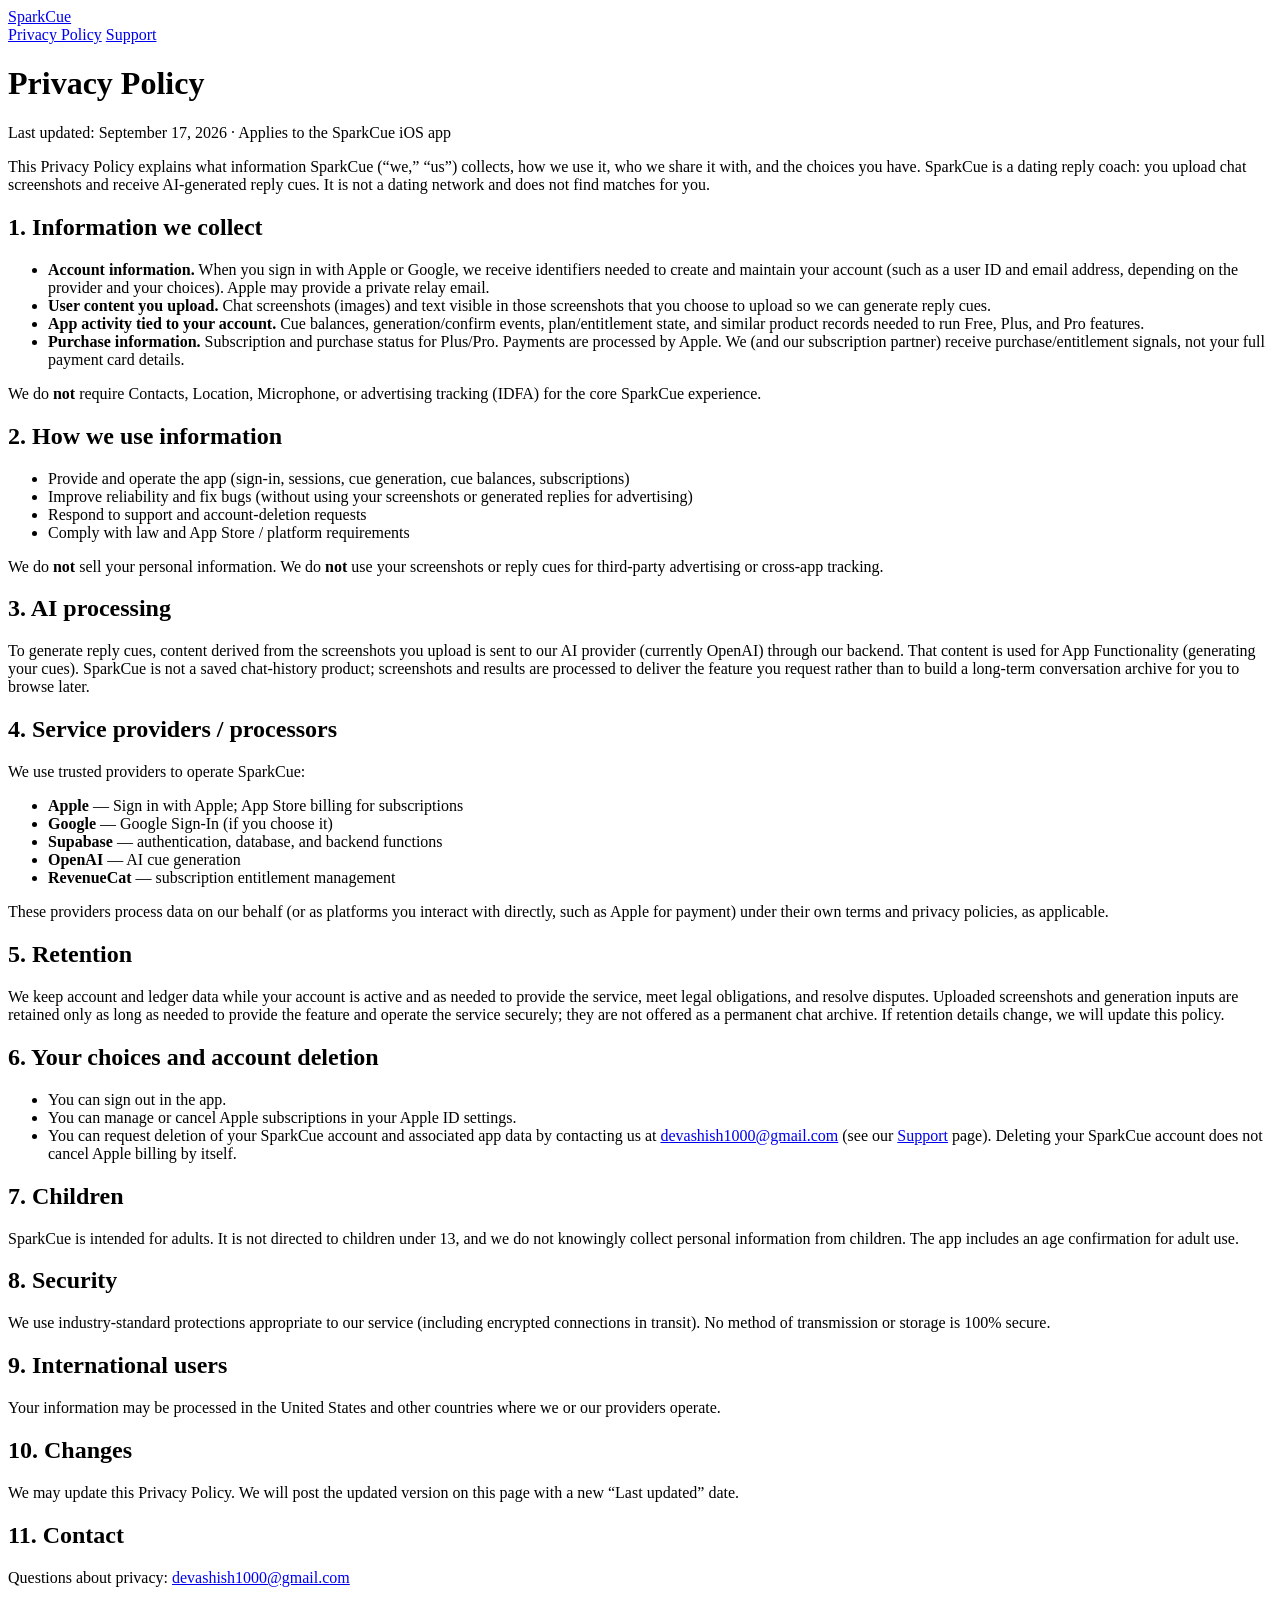
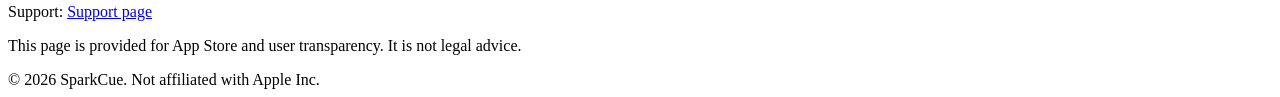
==== privacy.html @ a998dc4d "Add privacy.html" ====
<!DOCTYPE html>
<html lang="en">
<head>
  <meta charset="utf-8" />
  <meta name="viewport" content="width=device-width, initial-scale=1" />
  <title>SparkCue — Privacy Policy</title>
  <link rel="stylesheet" href="styles.css" />
</head>
<body>
  <header>
    <a href="index.html">SparkCue</a>
    <nav>
      <a href="privacy.html">Privacy Policy</a>
      <a href="support.html">Support</a>
    </nav>
  </header>
  <main>
    <h1>Privacy Policy</h1>
    <p class="meta">Last updated: September 17, 2026 · Applies to the SparkCue iOS app</p>

    <p>This Privacy Policy explains what information SparkCue (“we,” “us”) collects, how we use it, who we share it with, and the choices you have. SparkCue is a dating reply coach: you upload chat screenshots and receive AI-generated reply cues. It is not a dating network and does not find matches for you.</p>

    <h2>1. Information we collect</h2>
    <ul>
      <li><strong>Account information.</strong> When you sign in with Apple or Google, we receive identifiers needed to create and maintain your account (such as a user ID and email address, depending on the provider and your choices). Apple may provide a private relay email.</li>
      <li><strong>User content you upload.</strong> Chat screenshots (images) and text visible in those screenshots that you choose to upload so we can generate reply cues.</li>
      <li><strong>App activity tied to your account.</strong> Cue balances, generation/confirm events, plan/entitlement state, and similar product records needed to run Free, Plus, and Pro features.</li>
      <li><strong>Purchase information.</strong> Subscription and purchase status for Plus/Pro. Payments are processed by Apple. We (and our subscription partner) receive purchase/entitlement signals, not your full payment card details.</li>
    </ul>
    <p>We do <strong>not</strong> require Contacts, Location, Microphone, or advertising tracking (IDFA) for the core SparkCue experience.</p>

    <h2>2. How we use information</h2>
    <ul>
      <li>Provide and operate the app (sign-in, sessions, cue generation, cue balances, subscriptions)</li>
      <li>Improve reliability and fix bugs (without using your screenshots or generated replies for advertising)</li>
      <li>Respond to support and account-deletion requests</li>
      <li>Comply with law and App Store / platform requirements</li>
    </ul>
    <p>We do <strong>not</strong> sell your personal information. We do <strong>not</strong> use your screenshots or reply cues for third-party advertising or cross-app tracking.</p>

    <h2>3. AI processing</h2>
    <p>To generate reply cues, content derived from the screenshots you upload is sent to our AI provider (currently OpenAI) through our backend. That content is used for App Functionality (generating your cues). SparkCue is not a saved chat-history product; screenshots and results are processed to deliver the feature you request rather than to build a long-term conversation archive for you to browse later.</p>

    <h2>4. Service providers / processors</h2>
    <p>We use trusted providers to operate SparkCue:</p>
    <ul>
      <li><strong>Apple</strong> — Sign in with Apple; App Store billing for subscriptions</li>
      <li><strong>Google</strong> — Google Sign-In (if you choose it)</li>
      <li><strong>Supabase</strong> — authentication, database, and backend functions</li>
      <li><strong>OpenAI</strong> — AI cue generation</li>
      <li><strong>RevenueCat</strong> — subscription entitlement management</li>
    </ul>
    <p>These providers process data on our behalf (or as platforms you interact with directly, such as Apple for payment) under their own terms and privacy policies, as applicable.</p>

    <h2>5. Retention</h2>
    <p>We keep account and ledger data while your account is active and as needed to provide the service, meet legal obligations, and resolve disputes. Uploaded screenshots and generation inputs are retained only as long as needed to provide the feature and operate the service securely; they are not offered as a permanent chat archive. If retention details change, we will update this policy.</p>

    <h2>6. Your choices and account deletion</h2>
    <ul>
      <li>You can sign out in the app.</li>
      <li>You can manage or cancel Apple subscriptions in your Apple ID settings.</li>
      <li>You can request deletion of your SparkCue account and associated app data by contacting us at <a href="mailto:devashish1000@gmail.com">devashish1000@gmail.com</a> (see our <a href="support.html">Support</a> page). Deleting your SparkCue account does not cancel Apple billing by itself.</li>
    </ul>

    <h2>7. Children</h2>
    <p>SparkCue is intended for adults. It is not directed to children under 13, and we do not knowingly collect personal information from children. The app includes an age confirmation for adult use.</p>

    <h2>8. Security</h2>
    <p>We use industry-standard protections appropriate to our service (including encrypted connections in transit). No method of transmission or storage is 100% secure.</p>

    <h2>9. International users</h2>
    <p>Your information may be processed in the United States and other countries where we or our providers operate.</p>

    <h2>10. Changes</h2>
    <p>We may update this Privacy Policy. We will post the updated version on this page with a new “Last updated” date.</p>

    <h2>11. Contact</h2>
    <div class="card">
      <p>Questions about privacy: <a href="mailto:devashish1000@gmail.com">devashish1000@gmail.com</a></p>
      <p>Support: <a href="support.html">Support page</a></p>
    </div>

    <p class="meta">This page is provided for App Store and user transparency. It is not legal advice.</p>
  </main>
  <footer>© 2026 SparkCue. Not affiliated with Apple Inc.</footer>
</body>
</html>
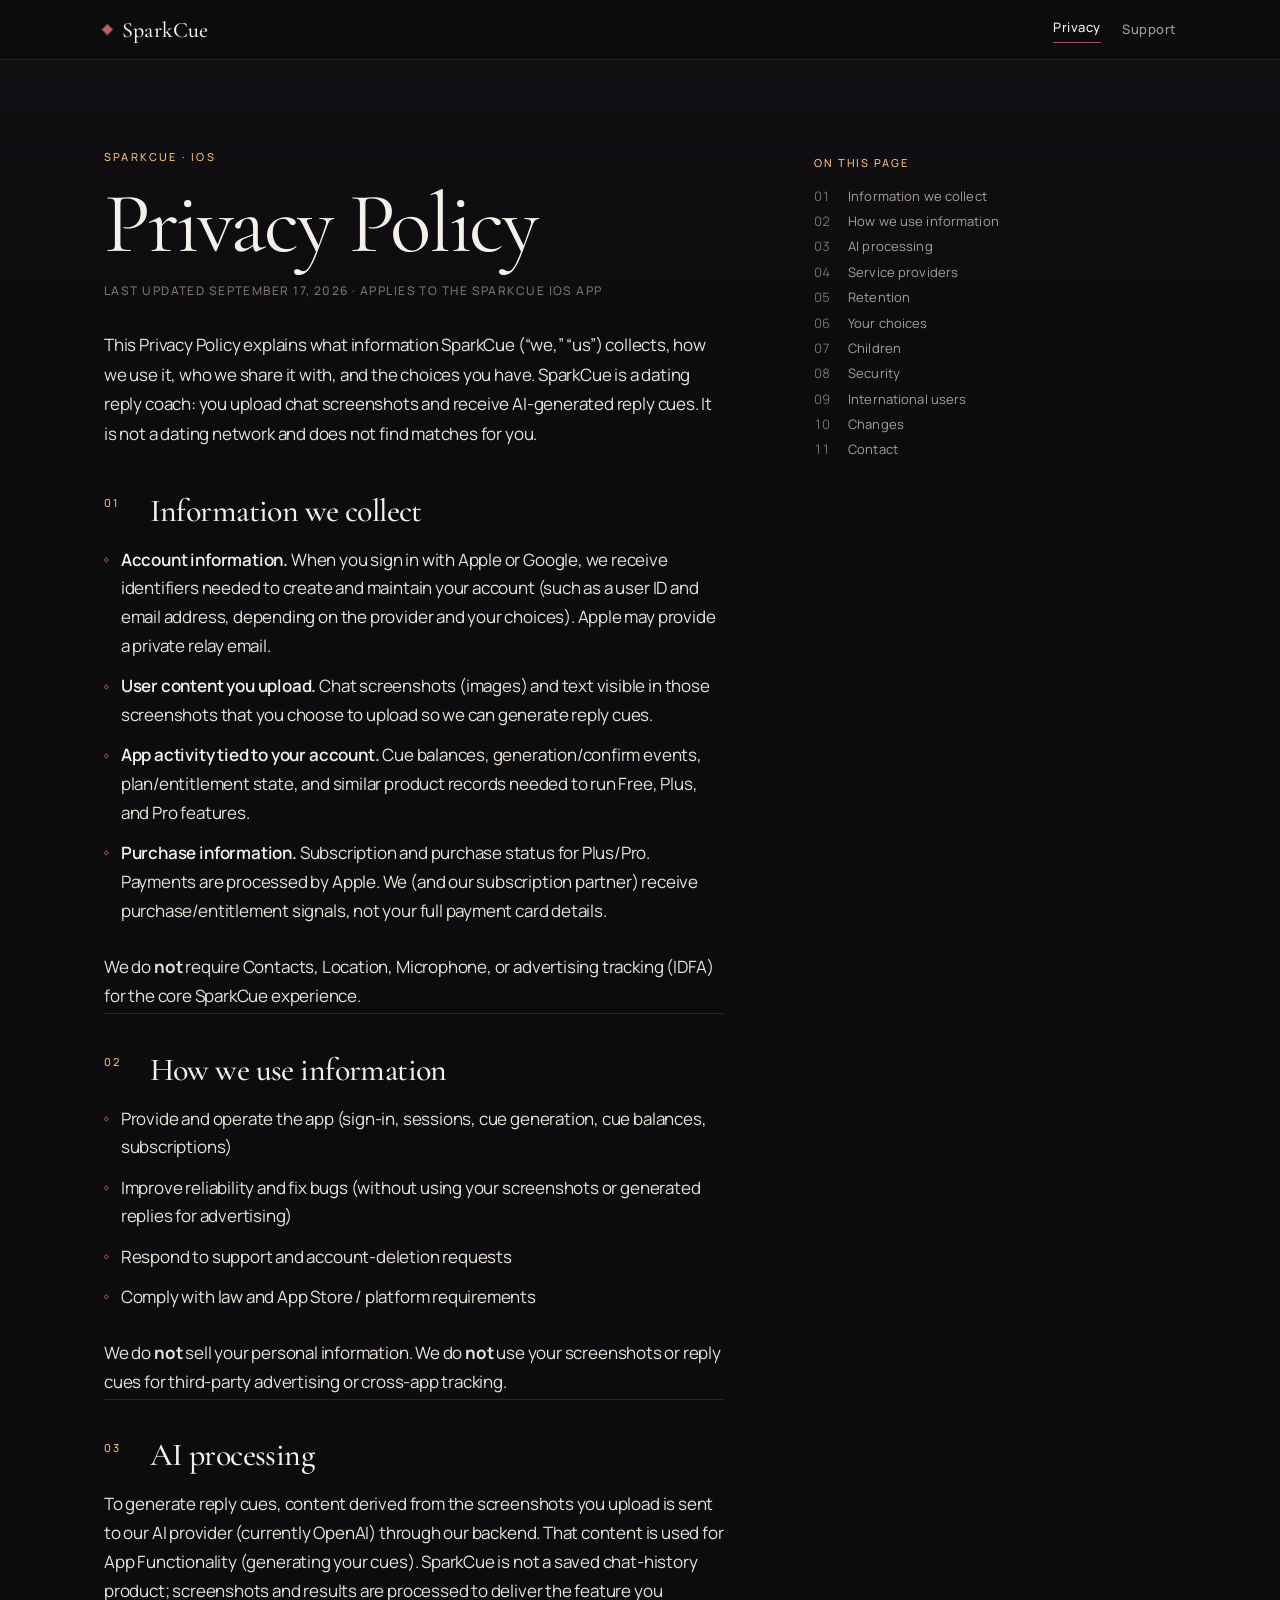
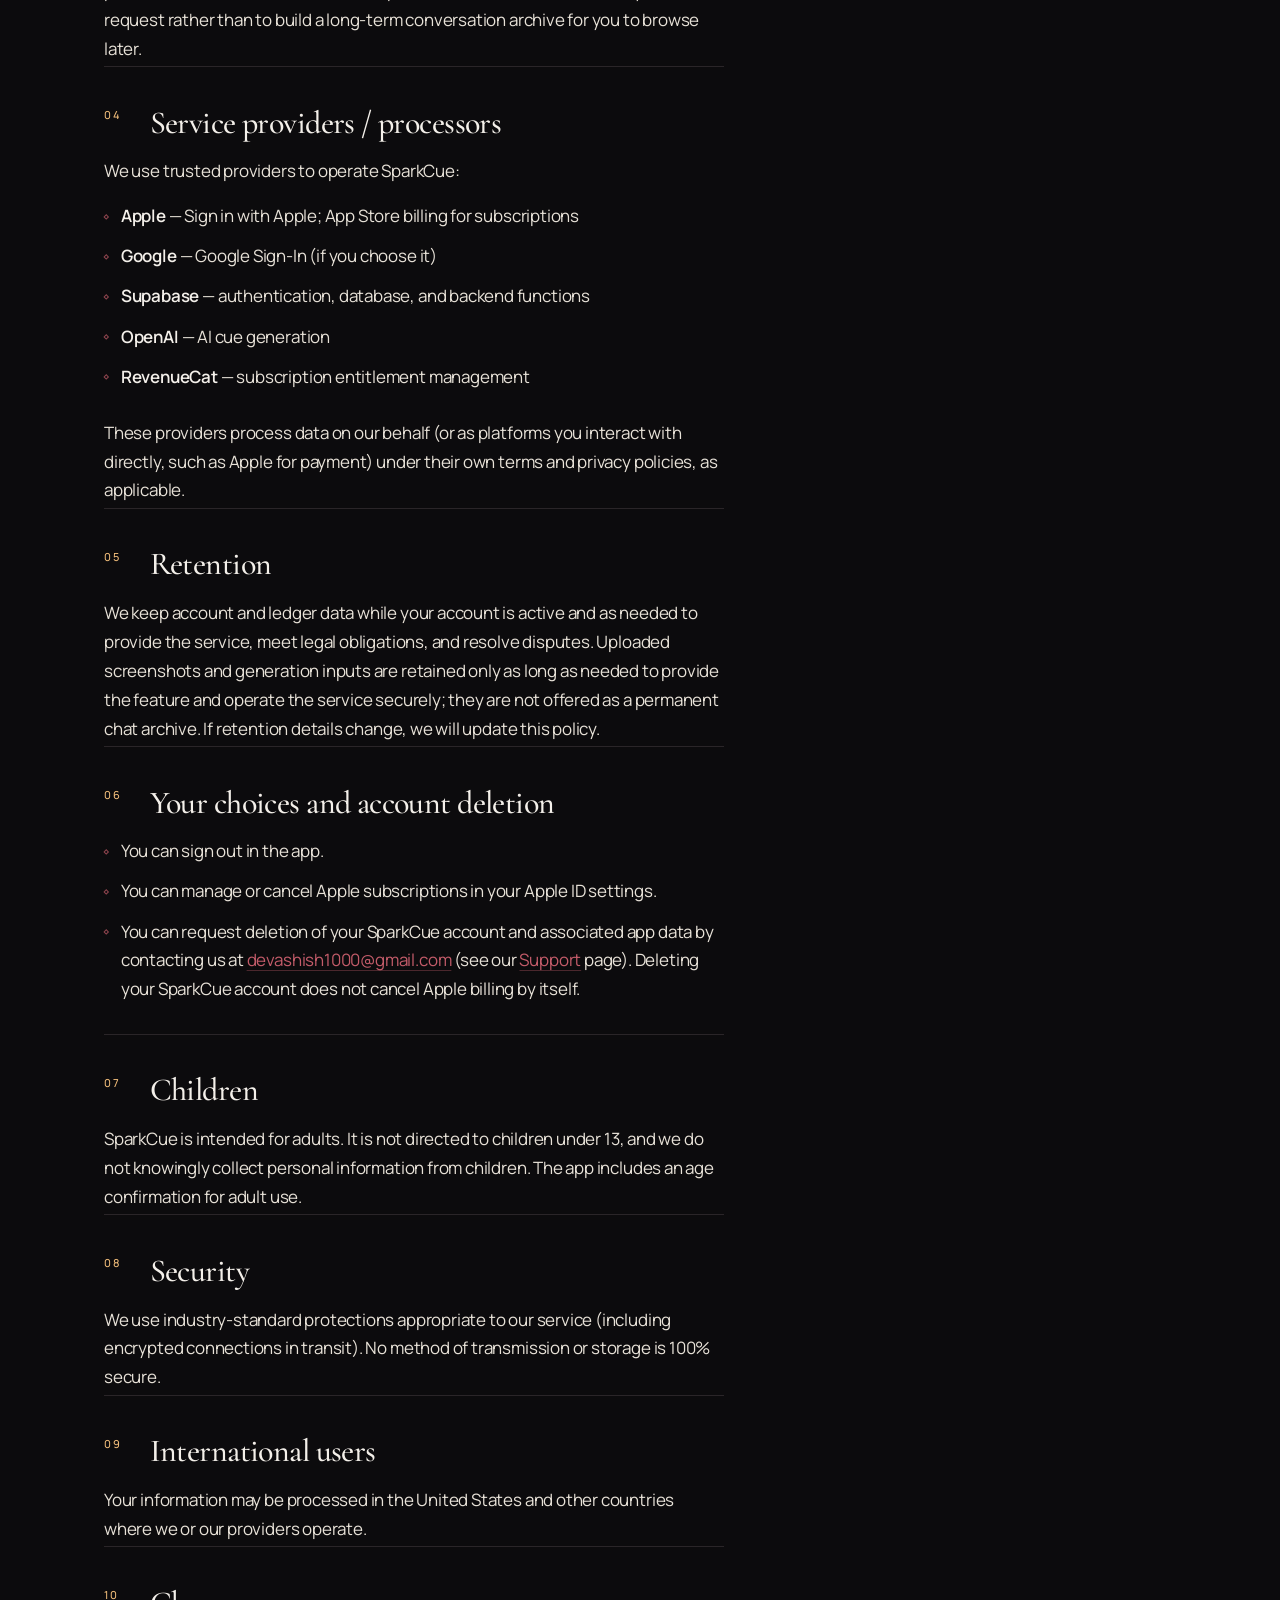
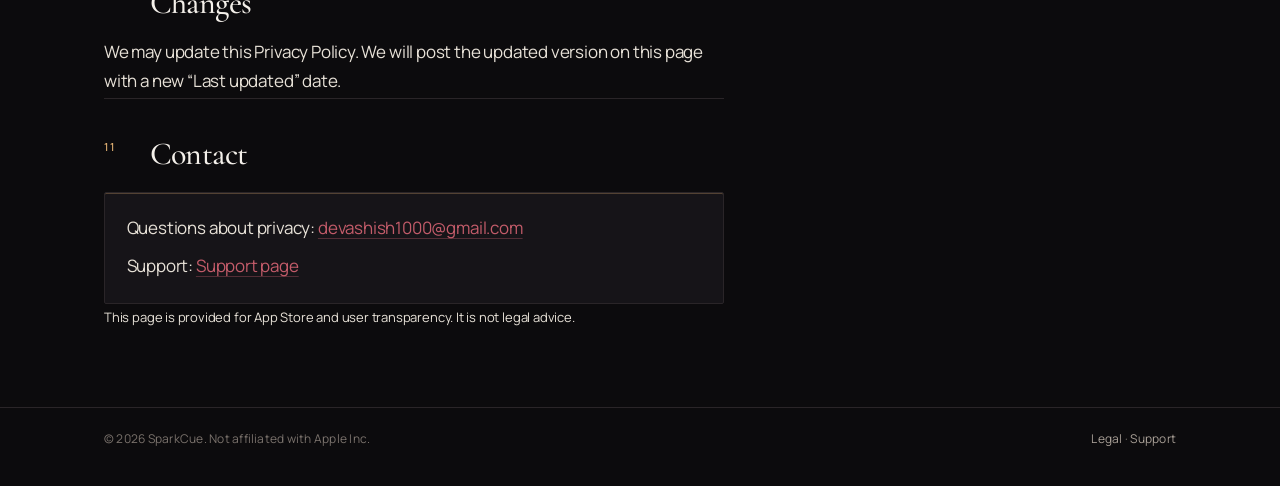
==== commit b4632dd5: "feat: Ruby Lacquer legal site redesign Editorial dark system for the GitHub Pages legal hub: Cormora" ====
--- a/privacy.html
+++ b/privacy.html
@@ -3,85 +3,149 @@
 <head>
   <meta charset="utf-8" />
   <meta name="viewport" content="width=device-width, initial-scale=1" />
+  <meta name="theme-color" content="#0c0b0d" />
+  <meta name="color-scheme" content="dark" />
   <title>SparkCue — Privacy Policy</title>
+  <meta name="description" content="Privacy Policy for the SparkCue iOS app. Last updated September 17, 2026." />
+  <link rel="preconnect" href="https://fonts.googleapis.com" />
+  <link rel="preconnect" href="https://fonts.gstatic.com" crossorigin />
+  <link href="https://fonts.googleapis.com/css2?family=Cormorant+Garamond:ital,wght@0,400;0,500;0,600;1,400;1,500&family=Manrope:wght@400;500;600&display=swap" rel="stylesheet" />
   <link rel="stylesheet" href="styles.css" />
 </head>
 <body>
-  <header>
-    <a href="index.html">SparkCue</a>
-    <nav>
-      <a href="privacy.html">Privacy Policy</a>
-      <a href="support.html">Support</a>
-    </nav>
+  <a class="skip" href="#main">Skip to content</a>
+  <header class="site-header">
+    <div class="nav-bar">
+      <a class="brand" href="index.html">
+        <span class="mark" aria-hidden="true"></span>
+        SparkCue
+      </a>
+      <nav class="site-nav" aria-label="Legal">
+        <a href="privacy.html" aria-current="page">Privacy</a>
+        <a href="support.html">Support</a>
+      </nav>
+    </div>
   </header>
-  <main>
-    <h1>Privacy Policy</h1>
-    <p class="meta">Last updated: September 17, 2026 · Applies to the SparkCue iOS app</p>
 
-    <p>This Privacy Policy explains what information SparkCue (“we,” “us”) collects, how we use it, who we share it with, and the choices you have. SparkCue is a dating reply coach: you upload chat screenshots and receive AI-generated reply cues. It is not a dating network and does not find matches for you.</p>
+  <main id="main" class="page">
+    <div class="legal">
+      <header class="legal-hero">
+        <p class="eyebrow">SparkCue · iOS</p>
+        <h1 class="display">Privacy Policy</h1>
+        <p class="meta">Last updated September 17, 2026 · Applies to the SparkCue iOS app</p>
+        <p class="lede">This Privacy Policy explains what information SparkCue (“we,” “us”) collects, how we use it, who we share it with, and the choices you have. SparkCue is a dating reply coach: you upload chat screenshots and receive AI-generated reply cues. It is not a dating network and does not find matches for you.</p>
+      </header>
 
-    <h2>1. Information we collect</h2>
-    <ul>
-      <li><strong>Account information.</strong> When you sign in with Apple or Google, we receive identifiers needed to create and maintain your account (such as a user ID and email address, depending on the provider and your choices). Apple may provide a private relay email.</li>
-      <li><strong>User content you upload.</strong> Chat screenshots (images) and text visible in those screenshots that you choose to upload so we can generate reply cues.</li>
-      <li><strong>App activity tied to your account.</strong> Cue balances, generation/confirm events, plan/entitlement state, and similar product records needed to run Free, Plus, and Pro features.</li>
-      <li><strong>Purchase information.</strong> Subscription and purchase status for Plus/Pro. Payments are processed by Apple. We (and our subscription partner) receive purchase/entitlement signals, not your full payment card details.</li>
-    </ul>
-    <p>We do <strong>not</strong> require Contacts, Location, Microphone, or advertising tracking (IDFA) for the core SparkCue experience.</p>
+      <nav class="toc" aria-label="On this page">
+        <h2>On this page</h2>
+        <ol>
+          <li><a href="#collect"><span class="toc-n">01</span> Information we collect</a></li>
+          <li><a href="#use"><span class="toc-n">02</span> How we use information</a></li>
+          <li><a href="#ai"><span class="toc-n">03</span> AI processing</a></li>
+          <li><a href="#processors"><span class="toc-n">04</span> Service providers</a></li>
+          <li><a href="#retention"><span class="toc-n">05</span> Retention</a></li>
+          <li><a href="#choices"><span class="toc-n">06</span> Your choices</a></li>
+          <li><a href="#children"><span class="toc-n">07</span> Children</a></li>
+          <li><a href="#security"><span class="toc-n">08</span> Security</a></li>
+          <li><a href="#international"><span class="toc-n">09</span> International users</a></li>
+          <li><a href="#changes"><span class="toc-n">10</span> Changes</a></li>
+          <li><a href="#contact"><span class="toc-n">11</span> Contact</a></li>
+        </ol>
+      </nav>
 
-    <h2>2. How we use information</h2>
-    <ul>
-      <li>Provide and operate the app (sign-in, sessions, cue generation, cue balances, subscriptions)</li>
-      <li>Improve reliability and fix bugs (without using your screenshots or generated replies for advertising)</li>
-      <li>Respond to support and account-deletion requests</li>
-      <li>Comply with law and App Store / platform requirements</li>
-    </ul>
-    <p>We do <strong>not</strong> sell your personal information. We do <strong>not</strong> use your screenshots or reply cues for third-party advertising or cross-app tracking.</p>
+      <div class="prose">
+        <section class="legal-section" id="collect">
+          <h2><span class="n">01</span> Information we collect</h2>
+          <ul>
+            <li><strong>Account information.</strong> When you sign in with Apple or Google, we receive identifiers needed to create and maintain your account (such as a user ID and email address, depending on the provider and your choices). Apple may provide a private relay email.</li>
+            <li><strong>User content you upload.</strong> Chat screenshots (images) and text visible in those screenshots that you choose to upload so we can generate reply cues.</li>
+            <li><strong>App activity tied to your account.</strong> Cue balances, generation/confirm events, plan/entitlement state, and similar product records needed to run Free, Plus, and Pro features.</li>
+            <li><strong>Purchase information.</strong> Subscription and purchase status for Plus/Pro. Payments are processed by Apple. We (and our subscription partner) receive purchase/entitlement signals, not your full payment card details.</li>
+          </ul>
+          <p>We do <strong>not</strong> require Contacts, Location, Microphone, or advertising tracking (IDFA) for the core SparkCue experience.</p>
+        </section>
 
-    <h2>3. AI processing</h2>
-    <p>To generate reply cues, content derived from the screenshots you upload is sent to our AI provider (currently OpenAI) through our backend. That content is used for App Functionality (generating your cues). SparkCue is not a saved chat-history product; screenshots and results are processed to deliver the feature you request rather than to build a long-term conversation archive for you to browse later.</p>
+        <section class="legal-section" id="use">
+          <h2><span class="n">02</span> How we use information</h2>
+          <ul>
+            <li>Provide and operate the app (sign-in, sessions, cue generation, cue balances, subscriptions)</li>
+            <li>Improve reliability and fix bugs (without using your screenshots or generated replies for advertising)</li>
+            <li>Respond to support and account-deletion requests</li>
+            <li>Comply with law and App Store / platform requirements</li>
+          </ul>
+          <p>We do <strong>not</strong> sell your personal information. We do <strong>not</strong> use your screenshots or reply cues for third-party advertising or cross-app tracking.</p>
+        </section>
 
-    <h2>4. Service providers / processors</h2>
-    <p>We use trusted providers to operate SparkCue:</p>
-    <ul>
-      <li><strong>Apple</strong> — Sign in with Apple; App Store billing for subscriptions</li>
-      <li><strong>Google</strong> — Google Sign-In (if you choose it)</li>
-      <li><strong>Supabase</strong> — authentication, database, and backend functions</li>
-      <li><strong>OpenAI</strong> — AI cue generation</li>
-      <li><strong>RevenueCat</strong> — subscription entitlement management</li>
-    </ul>
-    <p>These providers process data on our behalf (or as platforms you interact with directly, such as Apple for payment) under their own terms and privacy policies, as applicable.</p>
+        <section class="legal-section" id="ai">
+          <h2><span class="n">03</span> AI processing</h2>
+          <p>To generate reply cues, content derived from the screenshots you upload is sent to our AI provider (currently OpenAI) through our backend. That content is used for App Functionality (generating your cues). SparkCue is not a saved chat-history product; screenshots and results are processed to deliver the feature you request rather than to build a long-term conversation archive for you to browse later.</p>
+        </section>
 
-    <h2>5. Retention</h2>
-    <p>We keep account and ledger data while your account is active and as needed to provide the service, meet legal obligations, and resolve disputes. Uploaded screenshots and generation inputs are retained only as long as needed to provide the feature and operate the service securely; they are not offered as a permanent chat archive. If retention details change, we will update this policy.</p>
+        <section class="legal-section" id="processors">
+          <h2><span class="n">04</span> Service providers / processors</h2>
+          <p>We use trusted providers to operate SparkCue:</p>
+          <ul>
+            <li><strong>Apple</strong> — Sign in with Apple; App Store billing for subscriptions</li>
+            <li><strong>Google</strong> — Google Sign-In (if you choose it)</li>
+            <li><strong>Supabase</strong> — authentication, database, and backend functions</li>
+            <li><strong>OpenAI</strong> — AI cue generation</li>
+            <li><strong>RevenueCat</strong> — subscription entitlement management</li>
+          </ul>
+          <p>These providers process data on our behalf (or as platforms you interact with directly, such as Apple for payment) under their own terms and privacy policies, as applicable.</p>
+        </section>
 
-    <h2>6. Your choices and account deletion</h2>
-    <ul>
-      <li>You can sign out in the app.</li>
-      <li>You can manage or cancel Apple subscriptions in your Apple ID settings.</li>
-      <li>You can request deletion of your SparkCue account and associated app data by contacting us at <a href="mailto:devashish1000@gmail.com">devashish1000@gmail.com</a> (see our <a href="support.html">Support</a> page). Deleting your SparkCue account does not cancel Apple billing by itself.</li>
-    </ul>
+        <section class="legal-section" id="retention">
+          <h2><span class="n">05</span> Retention</h2>
+          <p>We keep account and ledger data while your account is active and as needed to provide the service, meet legal obligations, and resolve disputes. Uploaded screenshots and generation inputs are retained only as long as needed to provide the feature and operate the service securely; they are not offered as a permanent chat archive. If retention details change, we will update this policy.</p>
+        </section>
 
-    <h2>7. Children</h2>
-    <p>SparkCue is intended for adults. It is not directed to children under 13, and we do not knowingly collect personal information from children. The app includes an age confirmation for adult use.</p>
+        <section class="legal-section" id="choices">
+          <h2><span class="n">06</span> Your choices and account deletion</h2>
+          <ul>
+            <li>You can sign out in the app.</li>
+            <li>You can manage or cancel Apple subscriptions in your Apple ID settings.</li>
+            <li>You can request deletion of your SparkCue account and associated app data by contacting us at <a href="mailto:devashish1000@gmail.com">devashish1000@gmail.com</a> (see our <a href="support.html">Support</a> page). Deleting your SparkCue account does not cancel Apple billing by itself.</li>
+          </ul>
+        </section>
 
-    <h2>8. Security</h2>
-    <p>We use industry-standard protections appropriate to our service (including encrypted connections in transit). No method of transmission or storage is 100% secure.</p>
+        <section class="legal-section" id="children">
+          <h2><span class="n">07</span> Children</h2>
+          <p>SparkCue is intended for adults. It is not directed to children under 13, and we do not knowingly collect personal information from children. The app includes an age confirmation for adult use.</p>
+        </section>
 
-    <h2>9. International users</h2>
-    <p>Your information may be processed in the United States and other countries where we or our providers operate.</p>
+        <section class="legal-section" id="security">
+          <h2><span class="n">08</span> Security</h2>
+          <p>We use industry-standard protections appropriate to our service (including encrypted connections in transit). No method of transmission or storage is 100% secure.</p>
+        </section>
 
-    <h2>10. Changes</h2>
-    <p>We may update this Privacy Policy. We will post the updated version on this page with a new “Last updated” date.</p>
+        <section class="legal-section" id="international">
+          <h2><span class="n">09</span> International users</h2>
+          <p>Your information may be processed in the United States and other countries where we or our providers operate.</p>
+        </section>
 
-    <h2>11. Contact</h2>
-    <div class="card">
-      <p>Questions about privacy: <a href="mailto:devashish1000@gmail.com">devashish1000@gmail.com</a></p>
-      <p>Support: <a href="support.html">Support page</a></p>
+        <section class="legal-section" id="changes">
+          <h2><span class="n">10</span> Changes</h2>
+          <p>We may update this Privacy Policy. We will post the updated version on this page with a new “Last updated” date.</p>
+        </section>
+
+        <section class="legal-section" id="contact">
+          <h2><span class="n">11</span> Contact</h2>
+          <div class="contact-panel">
+            <p>Questions about privacy: <a href="mailto:devashish1000@gmail.com">devashish1000@gmail.com</a></p>
+            <p>Support: <a href="support.html">Support page</a></p>
+          </div>
+        </section>
+
+        <p class="fineprint">This page is provided for App Store and user transparency. It is not legal advice.</p>
+      </div>
     </div>
+  </main>
 
-    <p class="meta">This page is provided for App Store and user transparency. It is not legal advice.</p>
-  </main>
-  <footer>© 2026 SparkCue. Not affiliated with Apple Inc.</footer>
+  <footer class="site-footer">
+    <div class="inner">
+      <p>© 2026 SparkCue. Not affiliated with Apple Inc.</p>
+      <p><a href="index.html">Legal</a> · <a href="support.html">Support</a></p>
+    </div>
+  </footer>
 </body>
 </html>
--- a/styles.css
+++ b/styles.css
@@ -0,0 +1,619 @@
+/* SparkCue · Ruby Lacquer
+   Quiet luxury legal system. CSS only. */
+
+:root {
+  --bg: #0c0b0d;
+  --bg-silk: #121014;
+  --surface: #161418;
+  --text: #f4f0ea;
+  --ink: #e8e2d8;
+  --muted: #a89f96;
+  --faint: #7a726c;
+  --accent: #c45c6a;
+  --accent-hover: #d47884;
+  --gold: #f0bc79;
+  --gold-line: rgba(240, 188, 121, 0.28);
+  --border: #2a2528;
+  --border-soft: rgba(42, 37, 40, 0.9);
+  --focus: #c45c6a;
+  --measure: 62ch;
+  --page: 72rem;
+  --gutter: clamp(1.25rem, 4vw, 2.5rem);
+  --header-h: 3.75rem;
+  --serif: "Cormorant Garamond", "Iowan Old Style", "Palatino Linotype", Palatino, Georgia, serif;
+  --sans: "Manrope", "Avenir Next", "Segoe UI", system-ui, -apple-system, sans-serif;
+  --ease: cubic-bezier(0.22, 1, 0.36, 1);
+}
+
+*,
+*::before,
+*::after {
+  box-sizing: border-box;
+}
+
+html {
+  color-scheme: dark;
+  -webkit-text-size-adjust: 100%;
+  scroll-behavior: smooth;
+  scroll-padding-top: calc(var(--header-h) + 1.25rem);
+}
+
+@media (prefers-reduced-motion: reduce) {
+  html { scroll-behavior: auto; }
+  *,
+  *::before,
+  *::after {
+    animation-duration: 0.01ms !important;
+    animation-iteration-count: 1 !important;
+    transition-duration: 0.01ms !important;
+  }
+}
+
+body {
+  margin: 0;
+  min-height: 100dvh;
+  display: flex;
+  flex-direction: column;
+  font-family: var(--sans);
+  font-size: 1.0625rem;
+  font-weight: 400;
+  line-height: 1.7;
+  letter-spacing: -0.011em;
+  color: var(--ink);
+  background-color: var(--bg);
+  background-image:
+    radial-gradient(900px 420px at 50% -8%, rgba(196, 92, 106, 0.055), transparent 58%),
+    linear-gradient(180deg, var(--bg-silk) 0%, var(--bg) 22rem);
+  background-attachment: scroll;
+}
+
+::selection {
+  background: rgba(196, 92, 106, 0.32);
+  color: var(--text);
+}
+
+a {
+  color: var(--accent);
+  text-decoration-color: rgba(196, 92, 106, 0.35);
+  text-decoration-thickness: 1px;
+  text-underline-offset: 0.22em;
+  transition: color 160ms var(--ease), text-decoration-color 160ms var(--ease);
+}
+
+a:hover {
+  color: var(--accent-hover);
+  text-decoration-color: var(--accent-hover);
+}
+
+:focus {
+  outline: none;
+}
+
+:focus-visible {
+  outline: 1.5px solid var(--focus);
+  outline-offset: 3px;
+}
+
+.skip {
+  position: absolute;
+  left: var(--gutter);
+  top: 0.6rem;
+  z-index: 80;
+  padding: 0.4rem 0.7rem;
+  background: var(--surface);
+  color: var(--text);
+  border: 1px solid var(--border);
+  font-size: 0.8125rem;
+  transform: translateY(-160%);
+}
+
+.skip:focus {
+  transform: none;
+}
+
+/* ——— Header ——— */
+
+.site-header {
+  position: sticky;
+  top: 0;
+  z-index: 40;
+  height: var(--header-h);
+  border-bottom: 1px solid var(--border);
+  background: rgba(12, 11, 13, 0.78);
+  -webkit-backdrop-filter: blur(16px) saturate(1.15);
+  backdrop-filter: blur(16px) saturate(1.15);
+}
+
+.nav-bar {
+  height: 100%;
+  max-width: var(--page);
+  margin: 0 auto;
+  padding: 0 var(--gutter);
+  display: flex;
+  align-items: center;
+  justify-content: space-between;
+  gap: 1.5rem;
+}
+
+.brand {
+  display: inline-flex;
+  align-items: center;
+  gap: 0.7rem;
+  color: var(--text);
+  text-decoration: none;
+  font-family: var(--serif);
+  font-size: 1.375rem;
+  font-weight: 500;
+  letter-spacing: 0.01em;
+  line-height: 1;
+}
+
+.brand:hover { color: var(--text); }
+
+.mark {
+  width: 0.42rem;
+  height: 0.42rem;
+  flex: 0 0 auto;
+  background: var(--accent);
+  transform: rotate(45deg);
+  box-shadow: 0 0 0 1px var(--gold-line);
+}
+
+.site-nav {
+  display: flex;
+  align-items: center;
+  gap: 0.15rem 1.35rem;
+}
+
+.site-nav a {
+  color: var(--muted);
+  text-decoration: none;
+  font-size: 0.8125rem;
+  font-weight: 500;
+  letter-spacing: 0.04em;
+}
+
+.site-nav a:hover { color: var(--text); }
+
+.site-nav a[aria-current="page"] {
+  color: var(--text);
+}
+
+.site-nav a[aria-current="page"]::after {
+  content: "";
+  display: block;
+  width: 100%;
+  height: 1px;
+  margin-top: 0.28rem;
+  background: var(--accent);
+  opacity: 0.85;
+}
+
+/* ——— Page frame ——— */
+
+.page {
+  flex: 1;
+  width: 100%;
+  max-width: var(--page);
+  margin: 0 auto;
+  padding: clamp(2.75rem, 8vw, 5.5rem) var(--gutter) 5rem;
+}
+
+.page--hub {
+  max-width: 42rem;
+  padding-top: clamp(3.5rem, 12vw, 7.5rem);
+}
+
+.page--support {
+  max-width: 42rem;
+}
+
+.eyebrow {
+  margin: 0 0 1.15rem;
+  color: var(--gold);
+  font-size: 0.6875rem;
+  font-weight: 500;
+  letter-spacing: 0.2em;
+  text-transform: uppercase;
+}
+
+.display {
+  margin: 0 0 1.1rem;
+  font-family: var(--serif);
+  font-size: clamp(3.15rem, 9vw, 5.35rem);
+  font-weight: 400;
+  line-height: 0.92;
+  letter-spacing: -0.028em;
+  color: var(--text);
+}
+
+.display em {
+  font-style: italic;
+  font-weight: 400;
+}
+
+.lede {
+  margin: 0;
+  max-width: 36rem;
+  color: var(--muted);
+  font-size: 1.0625rem;
+  line-height: 1.65;
+}
+
+.meta {
+  margin: 0 0 1.75rem;
+  color: var(--faint);
+  font-size: 0.75rem;
+  font-weight: 500;
+  letter-spacing: 0.12em;
+  text-transform: uppercase;
+}
+
+.rule {
+  display: block;
+  height: 1px;
+  margin: 2.75rem 0;
+  border: 0;
+  background: linear-gradient(90deg, var(--gold-line), var(--border) 42%, transparent);
+}
+
+/* ——— Hub destinations ——— */
+
+.destinations {
+  display: grid;
+  gap: 0;
+  margin: 0;
+  padding: 0;
+  list-style: none;
+}
+
+.dest {
+  display: grid;
+  grid-template-columns: 2.4rem minmax(0, 1fr);
+  gap: 0.35rem 1rem;
+  padding: 1.65rem 0 1.75rem;
+  border-top: 1px solid var(--border);
+  color: inherit;
+  text-decoration: none;
+}
+
+.dest:last-child { border-bottom: 1px solid var(--border); }
+
+.dest:hover { color: inherit; }
+
+.dest:focus-visible {
+  outline-offset: 4px;
+}
+
+.dest-num {
+  grid-row: 1 / span 3;
+  padding-top: 0.55rem;
+  color: var(--gold);
+  font-size: 0.6875rem;
+  font-weight: 500;
+  letter-spacing: 0.16em;
+}
+
+.dest h2 {
+  margin: 0;
+  font-family: var(--serif);
+  font-size: clamp(1.85rem, 4vw, 2.35rem);
+  font-weight: 400;
+  letter-spacing: -0.02em;
+  line-height: 1.1;
+  color: var(--text);
+}
+
+.dest p {
+  margin: 0.4rem 0 0.7rem;
+  color: var(--muted);
+  font-size: 0.9375rem;
+  line-height: 1.55;
+}
+
+.dest-cta {
+  color: var(--accent);
+  font-size: 0.8125rem;
+  font-weight: 500;
+  letter-spacing: 0.04em;
+}
+
+.dest:hover .dest-cta {
+  color: var(--accent-hover);
+}
+
+.dest:hover h2 { color: #fff8f0; }
+
+/* ——— Privacy layout ——— */
+
+.legal {
+  display: grid;
+  grid-template-columns: minmax(0, 1fr);
+  gap: 2.5rem;
+}
+
+.legal-hero { max-width: var(--measure); }
+
+.legal-hero .lede {
+  max-width: var(--measure);
+  color: var(--ink);
+  font-size: 1.0625rem;
+  line-height: 1.75;
+}
+
+.toc {
+  padding: 0 0 0.25rem;
+}
+
+.toc h2 {
+  margin: 0 0 0.9rem;
+  color: var(--gold);
+  font-size: 0.6875rem;
+  font-weight: 500;
+  letter-spacing: 0.18em;
+  text-transform: uppercase;
+}
+
+.toc ol {
+  margin: 0;
+  padding: 0;
+  list-style: none;
+  display: grid;
+  gap: 0.45rem;
+}
+
+.toc a {
+  display: grid;
+  grid-template-columns: 1.6rem minmax(0, 1fr);
+  gap: 0.55rem;
+  color: var(--muted);
+  text-decoration: none;
+  font-size: 0.8125rem;
+  line-height: 1.4;
+  letter-spacing: 0.01em;
+}
+
+.toc a:hover { color: var(--text); }
+
+.toc-n {
+  color: var(--faint);
+  font-variant-numeric: tabular-nums;
+}
+
+.prose {
+  max-width: var(--measure);
+}
+
+.legal-section {
+  padding: 2.35rem 0 0.15rem;
+  border-top: 1px solid var(--border);
+}
+
+.legal-section:first-child { border-top: 0; padding-top: 0.25rem; }
+
+.legal-section h2 {
+  display: grid;
+  grid-template-columns: 2.1rem minmax(0, 1fr);
+  gap: 0.75rem;
+  margin: 0 0 1rem;
+  font-family: var(--serif);
+  font-size: clamp(1.65rem, 3vw, 2rem);
+  font-weight: 500;
+  letter-spacing: -0.018em;
+  line-height: 1.15;
+  color: var(--text);
+}
+
+.legal-section h2 .n {
+  padding-top: 0.42em;
+  color: var(--gold);
+  font-family: var(--sans);
+  font-size: 0.6875rem;
+  font-weight: 500;
+  letter-spacing: 0.14em;
+}
+
+.prose p,
+.prose li {
+  color: var(--ink);
+}
+
+.prose p { margin: 0 0 1rem; }
+
+.prose p:last-child { margin-bottom: 0; }
+
+.prose ul {
+  margin: 0 0 1rem;
+  padding: 0;
+  list-style: none;
+}
+
+.prose li {
+  position: relative;
+  padding: 0 0 0.7rem 1.05rem;
+}
+
+.prose li::before {
+  content: "";
+  position: absolute;
+  left: 0;
+  top: 0.72em;
+  width: 0.28rem;
+  height: 0.28rem;
+  border: 1px solid var(--accent);
+  transform: rotate(45deg);
+  opacity: 0.7;
+}
+
+.prose li strong {
+  color: var(--text);
+  font-weight: 600;
+}
+
+.note {
+  margin: 1.15rem 0 0;
+  color: var(--muted);
+}
+
+.contact-panel,
+.email-card {
+  margin: 1.15rem 0 0;
+  padding: 1.35rem 1.35rem 1.4rem;
+  background: var(--surface);
+  border: 1px solid var(--border);
+  border-radius: 2px;
+  box-shadow: inset 0 1px 0 var(--gold-line);
+}
+
+.contact-panel p { margin: 0 0 0.55rem; }
+.contact-panel p:last-child { margin: 0; }
+
+.fineprint {
+  margin: 2.5rem 0 0;
+  color: var(--faint);
+  font-size: 0.8125rem;
+  line-height: 1.55;
+}
+
+@media (min-width: 1080px) {
+  .legal {
+    grid-template-columns: minmax(0, var(--measure)) 13.5rem;
+    column-gap: clamp(3rem, 7vw, 6rem);
+    align-items: start;
+  }
+
+  .legal-hero { grid-column: 1; }
+
+  .toc {
+    grid-column: 2;
+    grid-row: 1 / span 2;
+    position: sticky;
+    top: calc(var(--header-h) + 1.75rem);
+    padding-top: 0.35rem;
+  }
+
+  .prose { grid-column: 1; }
+}
+
+/* ——— Support ——— */
+
+.help-list {
+  margin: 0;
+  padding: 0;
+  list-style: none;
+}
+
+.help-list li {
+  padding: 0.85rem 0;
+  border-top: 1px solid var(--border);
+  color: var(--ink);
+  font-size: 0.9875rem;
+}
+
+.help-list li:last-child { border-bottom: 1px solid var(--border); }
+
+.support-block {
+  padding-top: 0.25rem;
+}
+
+.support-block h2 {
+  margin: 0 0 0.85rem;
+  font-family: var(--serif);
+  font-size: clamp(1.7rem, 3vw, 2.05rem);
+  font-weight: 500;
+  letter-spacing: -0.018em;
+  color: var(--text);
+}
+
+.support-block p {
+  margin: 0;
+  color: var(--ink);
+}
+
+.email-card {
+  padding: 1.6rem 1.5rem 1.55rem;
+}
+
+.email-card .kicker {
+  margin: 0 0 0.7rem;
+  color: var(--gold);
+  font-size: 0.6875rem;
+  font-weight: 500;
+  letter-spacing: 0.18em;
+  text-transform: uppercase;
+}
+
+.email-link {
+  display: inline-block;
+  margin: 0 0 0.85rem;
+  font-family: var(--serif);
+  font-size: clamp(1.45rem, 3.4vw, 1.85rem);
+  font-weight: 500;
+  letter-spacing: -0.015em;
+  line-height: 1.2;
+  color: var(--text);
+  text-decoration: none;
+  word-break: break-word;
+}
+
+.email-link:hover { color: var(--accent-hover); }
+
+.email-card .wait {
+  margin: 0;
+  color: var(--muted);
+  font-size: 0.9rem;
+}
+
+/* ——— Footer ——— */
+
+.site-footer {
+  margin-top: auto;
+  border-top: 1px solid var(--border);
+}
+
+.site-footer .inner {
+  max-width: var(--page);
+  margin: 0 auto;
+  padding: 1.35rem var(--gutter) 2.25rem;
+  display: flex;
+  flex-wrap: wrap;
+  align-items: baseline;
+  justify-content: space-between;
+  gap: 0.5rem 1.5rem;
+}
+
+.site-footer p {
+  margin: 0;
+  color: var(--faint);
+  font-size: 0.75rem;
+  letter-spacing: 0.02em;
+}
+
+.site-footer a {
+  color: var(--muted);
+  text-decoration: none;
+}
+
+.site-footer a:hover { color: var(--text); }
+
+@media (max-width: 520px) {
+  .site-nav { gap: 1rem; }
+  .dest { grid-template-columns: 1.9rem minmax(0, 1fr); }
+  .legal-section h2 { grid-template-columns: 1.7rem minmax(0, 1fr); gap: 0.5rem; }
+}
+
+@media print {
+  body {
+    background: #fff;
+    color: #111;
+  }
+  .site-header,
+  .toc,
+  .skip { display: none; }
+  .page { padding: 0; }
+  .display,
+  .legal-section h2,
+  .prose p,
+  .prose li { color: #111; }
+  a { color: #000; }
+}
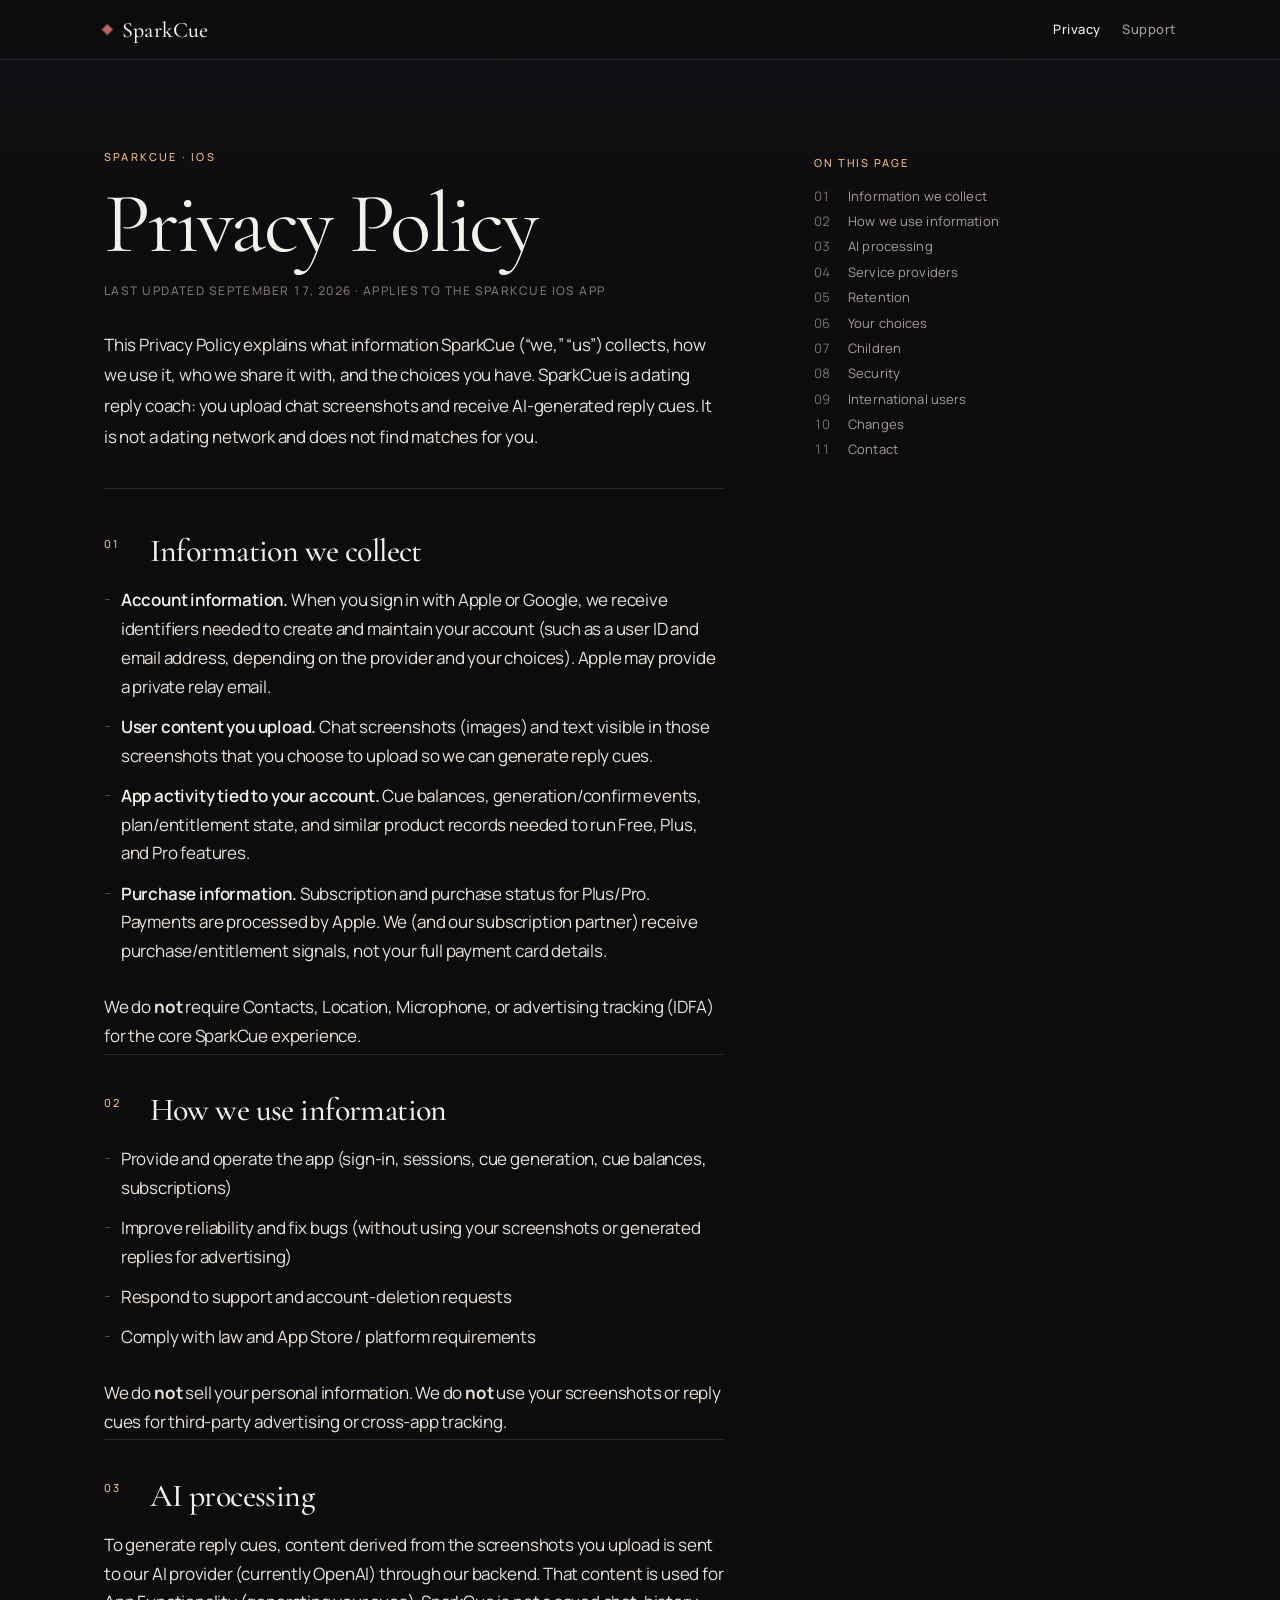
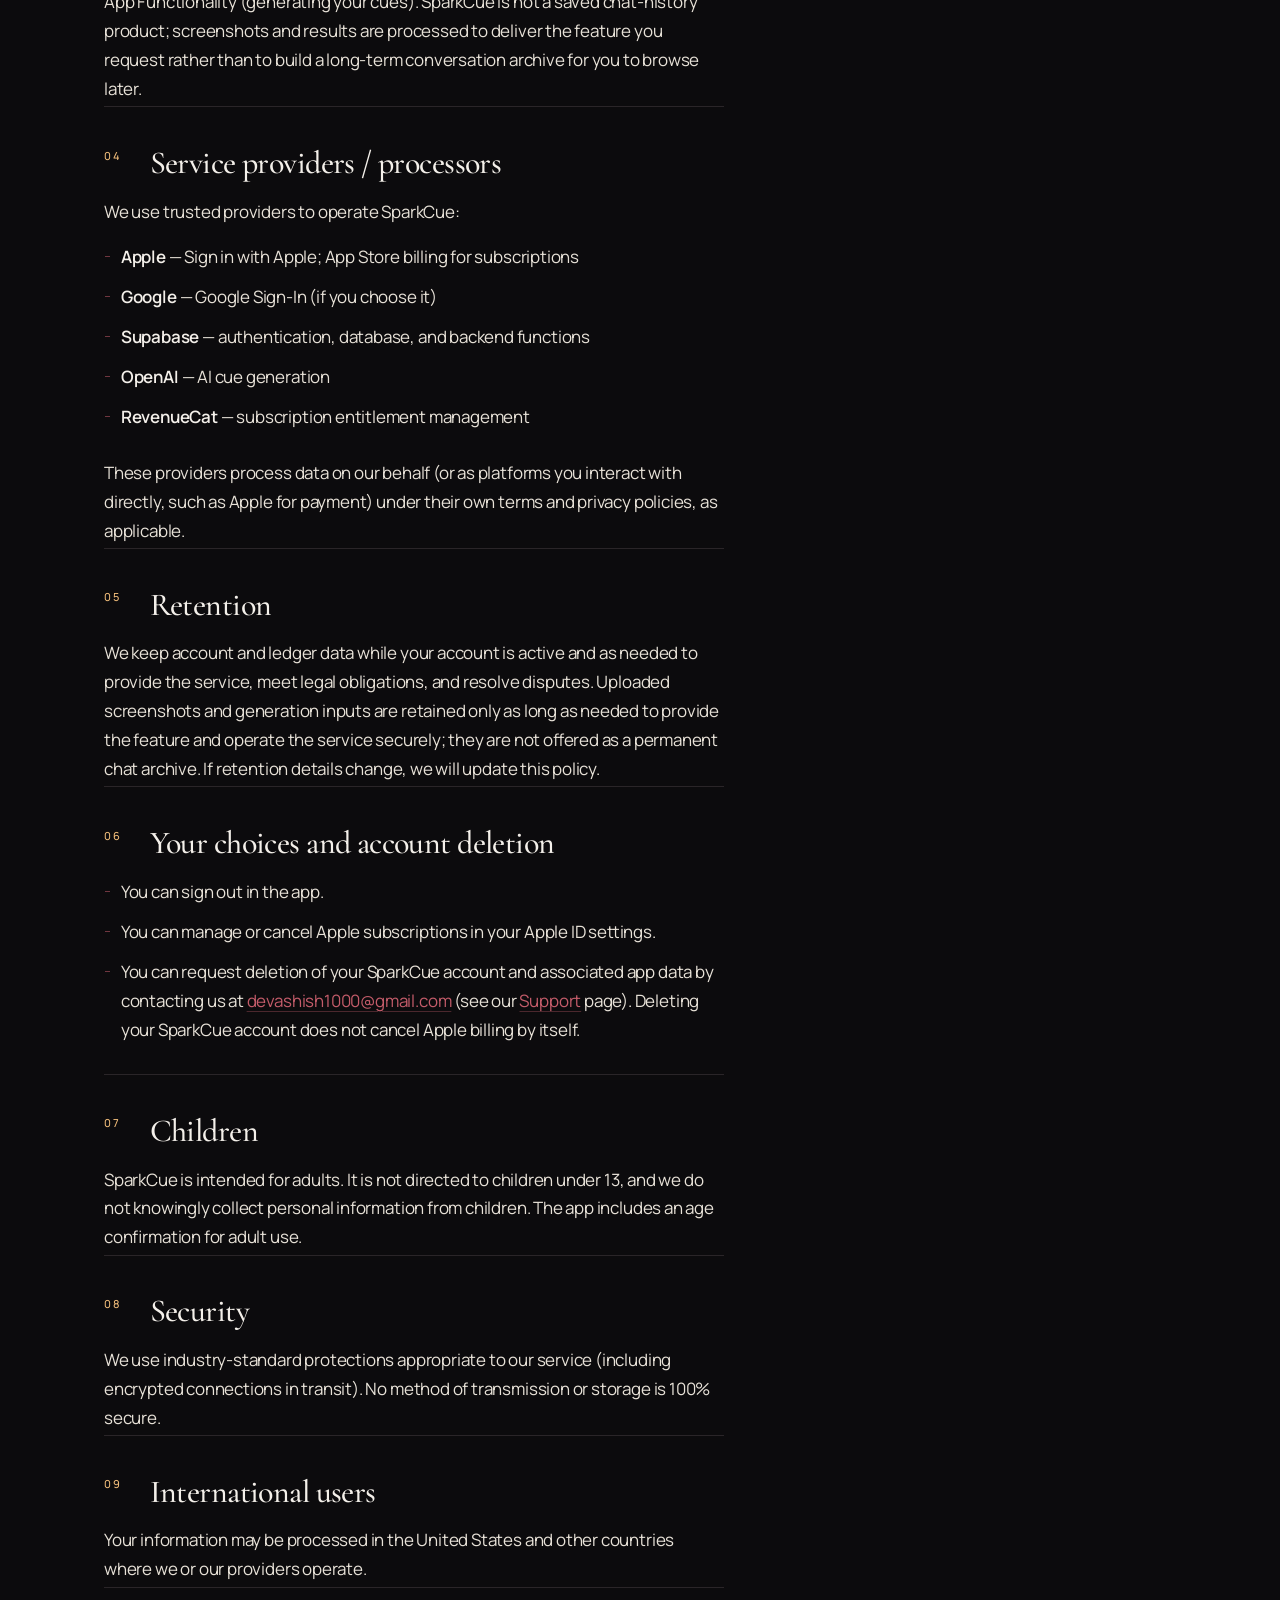
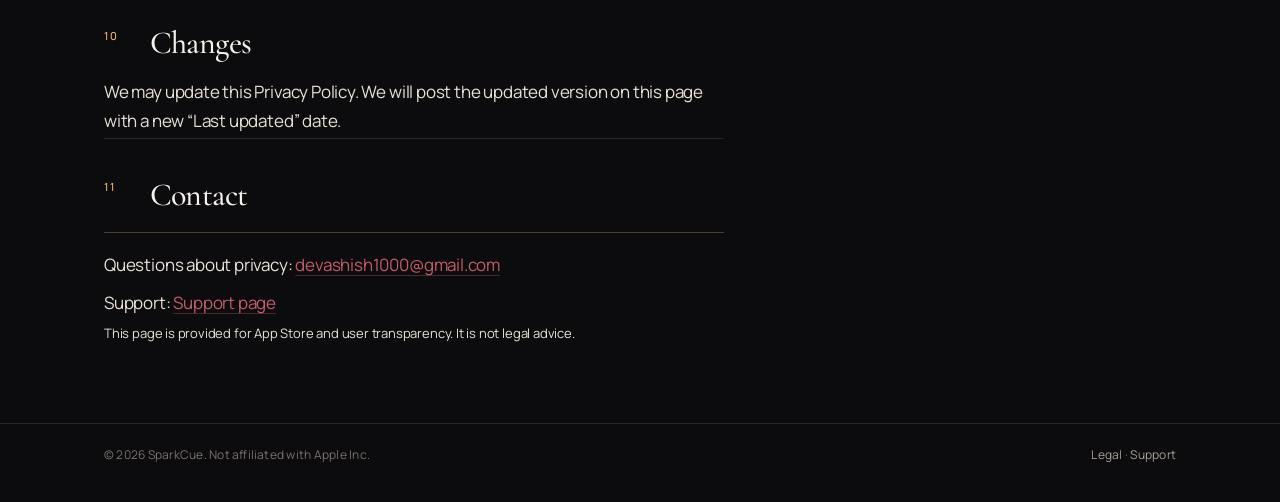
==== commit e4bf9f39: "fix: final Ruby Lacquer craft pass before main Remove the rose bloom and boxed contact chrome. Hairl" ====
--- a/privacy.html
+++ b/privacy.html
@@ -10,6 +10,7 @@
   <link rel="preconnect" href="https://fonts.googleapis.com" />
   <link rel="preconnect" href="https://fonts.gstatic.com" crossorigin />
   <link href="https://fonts.googleapis.com/css2?family=Cormorant+Garamond:ital,wght@0,400;0,500;0,600;1,400;1,500&family=Manrope:wght@400;500;600&display=swap" rel="stylesheet" />
+  <link rel="icon" href="favicon.svg" type="image/svg+xml" />
   <link rel="stylesheet" href="styles.css" />
 </head>
 <body>
--- a/styles.css
+++ b/styles.css
@@ -61,10 +61,8 @@
   letter-spacing: -0.011em;
   color: var(--ink);
   background-color: var(--bg);
-  background-image:
-    radial-gradient(900px 420px at 50% -8%, rgba(196, 92, 106, 0.055), transparent 58%),
-    linear-gradient(180deg, var(--bg-silk) 0%, var(--bg) 22rem);
-  background-attachment: scroll;
+  background-image: linear-gradient(180deg, var(--bg-silk) 0%, var(--bg) 18rem);
+  font-feature-settings: "kern" 1, "liga" 1;
 }
 
 ::selection {
@@ -179,16 +177,6 @@
   color: var(--text);
 }
 
-.site-nav a[aria-current="page"]::after {
-  content: "";
-  display: block;
-  width: 100%;
-  height: 1px;
-  margin-top: 0.28rem;
-  background: var(--accent);
-  opacity: 0.85;
-}
-
 /* ——— Page frame ——— */
 
 .page {
@@ -200,12 +188,20 @@
 }
 
 .page--hub {
-  max-width: 42rem;
   padding-top: clamp(3.5rem, 12vw, 7.5rem);
 }
 
-.page--support {
-  max-width: 42rem;
+.page--hub .display,
+.page--hub .lede,
+.page--hub .rule,
+.page--hub .destinations,
+.page--support .eyebrow,
+.page--support .display,
+.page--support .meta,
+.page--support .lede,
+.page--support .rule,
+.page--support .support-block {
+  max-width: 36.5rem;
 }
 
 .eyebrow {
@@ -225,6 +221,7 @@
   line-height: 0.92;
   letter-spacing: -0.028em;
   color: var(--text);
+  text-wrap: balance;
 }
 
 .display em {
@@ -247,6 +244,7 @@
   font-weight: 500;
   letter-spacing: 0.12em;
   text-transform: uppercase;
+  font-variant-numeric: tabular-nums;
 }
 
 .rule {
@@ -254,7 +252,7 @@
   height: 1px;
   margin: 2.75rem 0;
   border: 0;
-  background: linear-gradient(90deg, var(--gold-line), var(--border) 42%, transparent);
+  background: var(--border);
 }
 
 /* ——— Hub destinations ——— */
@@ -287,11 +285,12 @@
 
 .dest-num {
   grid-row: 1 / span 3;
-  padding-top: 0.55rem;
+  padding-top: 0.62rem;
   color: var(--gold);
   font-size: 0.6875rem;
   font-weight: 500;
   letter-spacing: 0.16em;
+  font-variant-numeric: tabular-nums;
 }
 
 .dest h2 {
@@ -322,7 +321,7 @@
   color: var(--accent-hover);
 }
 
-.dest:hover h2 { color: #fff8f0; }
+.dest:hover h2 { color: var(--text); }
 
 /* ——— Privacy layout ——— */
 
@@ -336,13 +335,17 @@
 
 .legal-hero .lede {
   max-width: var(--measure);
+  margin-bottom: 0;
+  padding-bottom: 2.25rem;
+  border-bottom: 1px solid var(--border);
   color: var(--ink);
   font-size: 1.0625rem;
-  line-height: 1.75;
+  line-height: 1.8;
+  text-wrap: pretty;
 }
 
 .toc {
-  padding: 0 0 0.25rem;
+  padding: 0.15rem 0 0.25rem;
 }
 
 .toc h2 {
@@ -391,6 +394,14 @@
 
 .legal-section:first-child { border-top: 0; padding-top: 0.25rem; }
 
+.legal-section:target {
+  outline: none;
+}
+
+.legal-section:target h2 .n {
+  color: var(--accent);
+}
+
 .legal-section h2 {
   display: grid;
   grid-template-columns: 2.1rem minmax(0, 1fr);
@@ -436,13 +447,12 @@
 .prose li::before {
   content: "";
   position: absolute;
-  left: 0;
-  top: 0.72em;
-  width: 0.28rem;
-  height: 0.28rem;
-  border: 1px solid var(--accent);
-  transform: rotate(45deg);
-  opacity: 0.7;
+  left: 0.05rem;
+  top: 0.78em;
+  width: 0.35rem;
+  height: 1px;
+  background: var(--accent);
+  opacity: 0.55;
 }
 
 .prose li strong {
@@ -458,11 +468,12 @@
 .contact-panel,
 .email-card {
   margin: 1.15rem 0 0;
-  padding: 1.35rem 1.35rem 1.4rem;
-  background: var(--surface);
-  border: 1px solid var(--border);
-  border-radius: 2px;
-  box-shadow: inset 0 1px 0 var(--gold-line);
+  padding: 1.15rem 0 0.15rem;
+  background: none;
+  border: 0;
+  border-top: 1px solid var(--gold-line);
+  border-radius: 0;
+  box-shadow: none;
 }
 
 .contact-panel p { margin: 0 0 0.55rem; }
@@ -531,7 +542,9 @@
 }
 
 .email-card {
-  padding: 1.6rem 1.5rem 1.55rem;
+  margin-top: 0.15rem;
+  padding-top: 0;
+  border-top: 0;
 }
 
 .email-card .kicker {
@@ -545,12 +558,12 @@
 
 .email-link {
   display: inline-block;
-  margin: 0 0 0.85rem;
+  margin: 0 0 0.7rem;
   font-family: var(--serif);
-  font-size: clamp(1.45rem, 3.4vw, 1.85rem);
-  font-weight: 500;
-  letter-spacing: -0.015em;
-  line-height: 1.2;
+  font-size: clamp(1.55rem, 4vw, 2.15rem);
+  font-weight: 500;
+  letter-spacing: -0.02em;
+  line-height: 1.15;
   color: var(--text);
   text-decoration: none;
   word-break: break-word;
@@ -579,7 +592,7 @@
   flex-wrap: wrap;
   align-items: baseline;
   justify-content: space-between;
-  gap: 0.5rem 1.5rem;
+  gap: 0.45rem 1.5rem;
 }
 
 .site-footer p {
@@ -595,11 +608,19 @@
 }
 
 .site-footer a:hover { color: var(--text); }
+
+@media (max-width: 1079px) {
+  .toc ol {
+    grid-template-columns: 1fr 1fr;
+    gap: 0.55rem 1.25rem;
+  }
+}
 
 @media (max-width: 520px) {
   .site-nav { gap: 1rem; }
   .dest { grid-template-columns: 1.9rem minmax(0, 1fr); }
   .legal-section h2 { grid-template-columns: 1.7rem minmax(0, 1fr); gap: 0.5rem; }
+  .site-footer .inner { flex-direction: column; }
 }
 
 @media print {
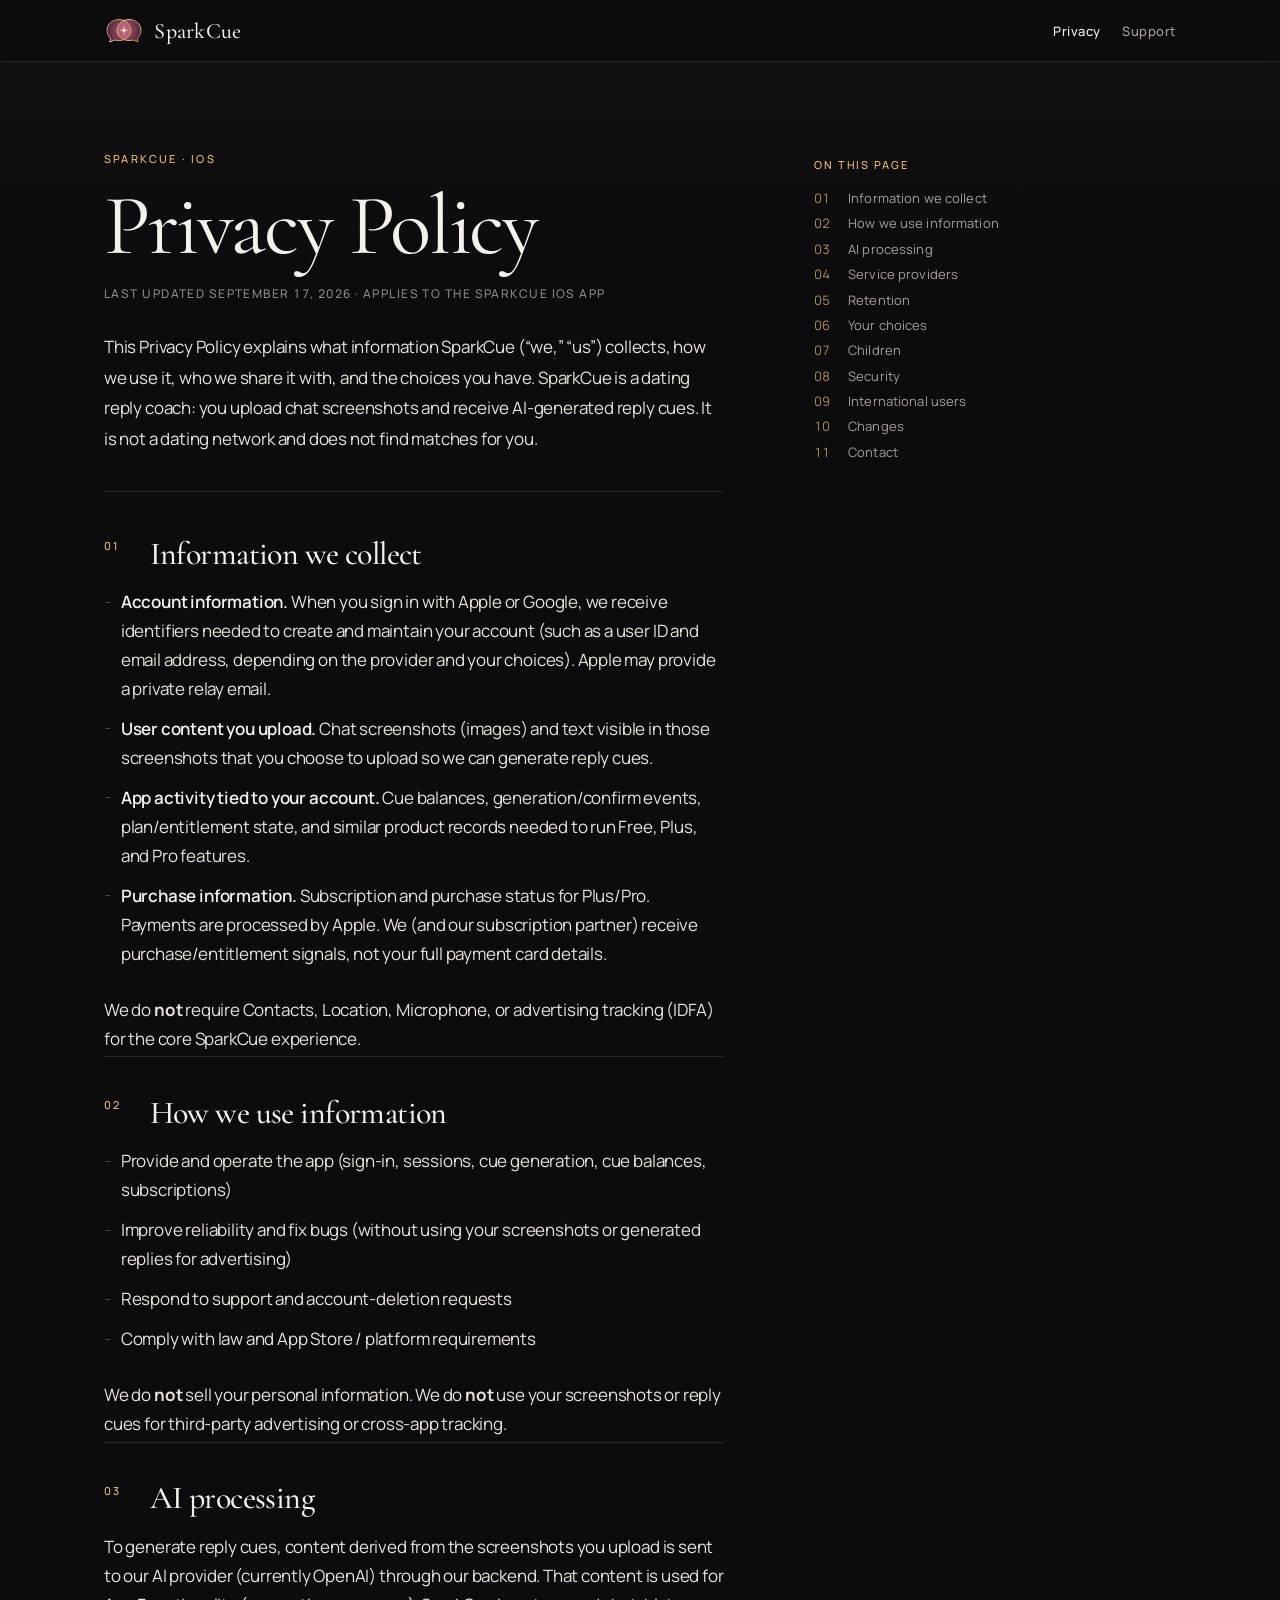
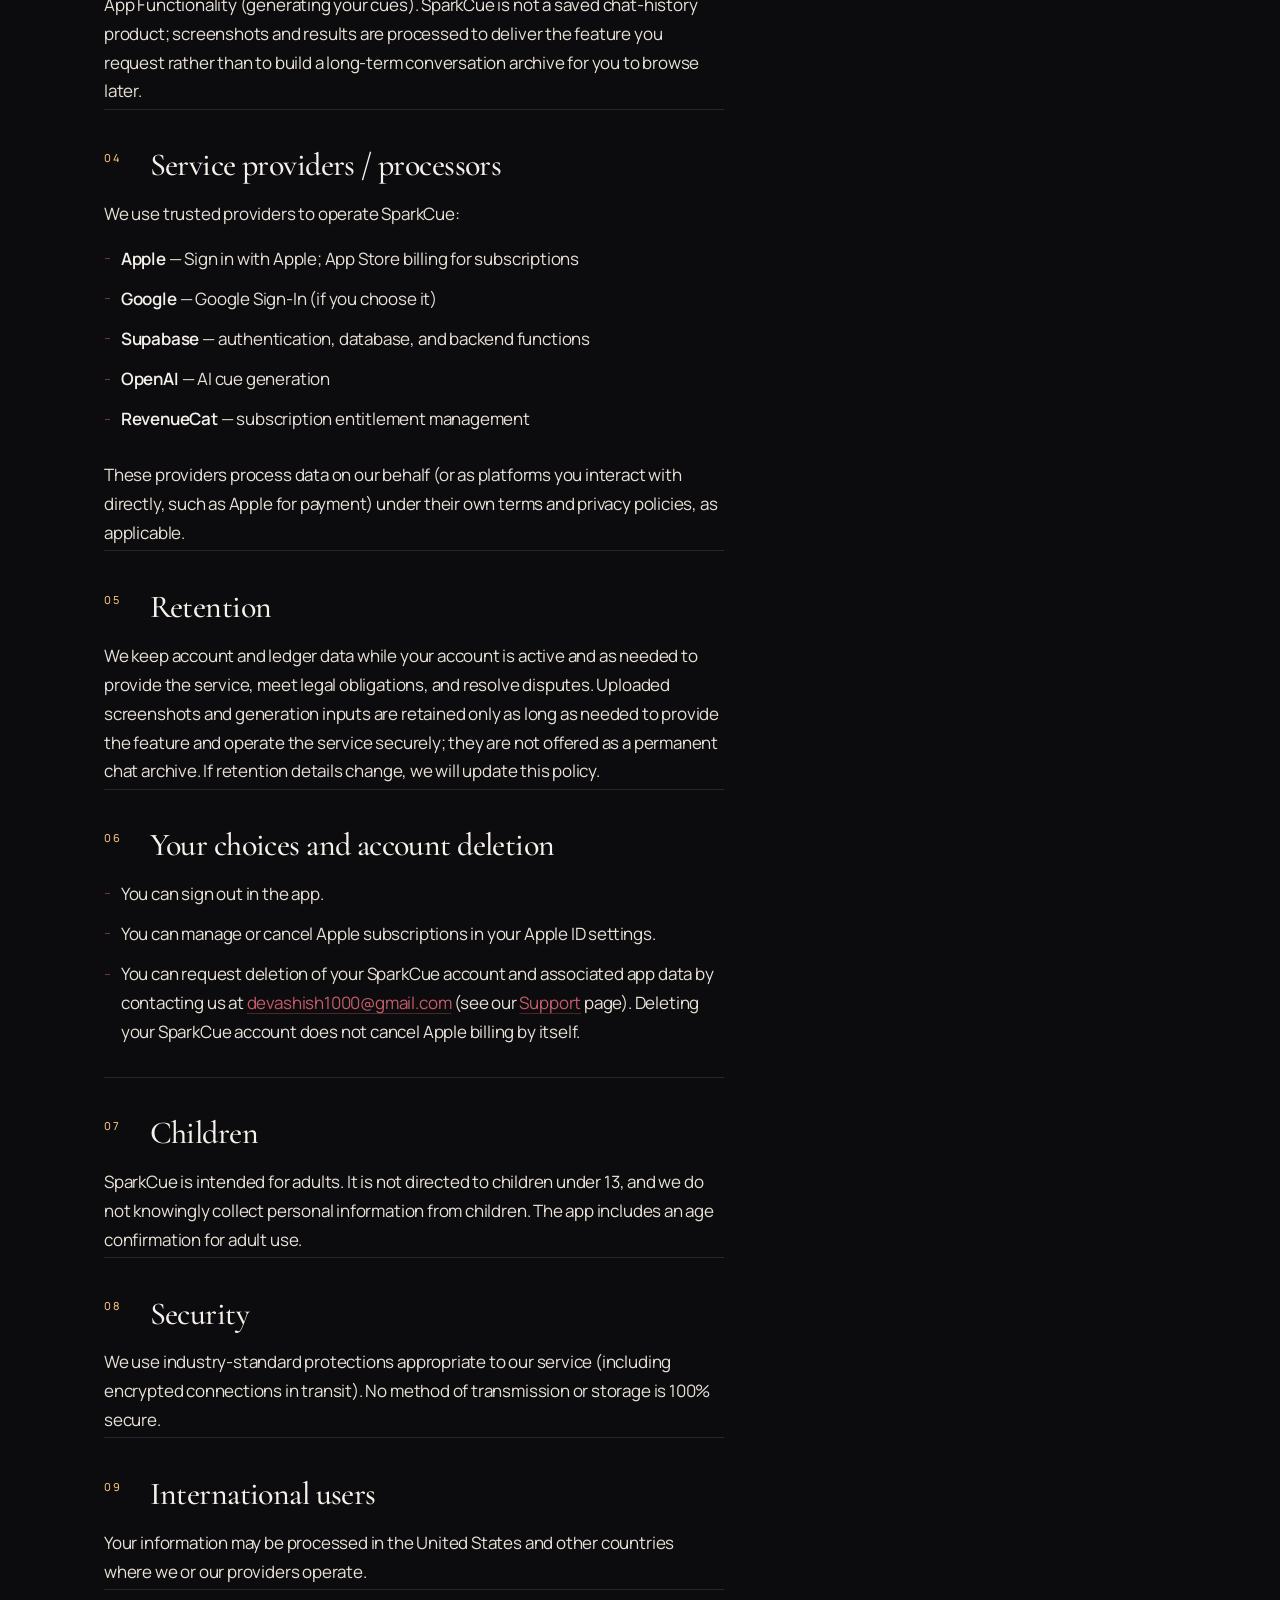
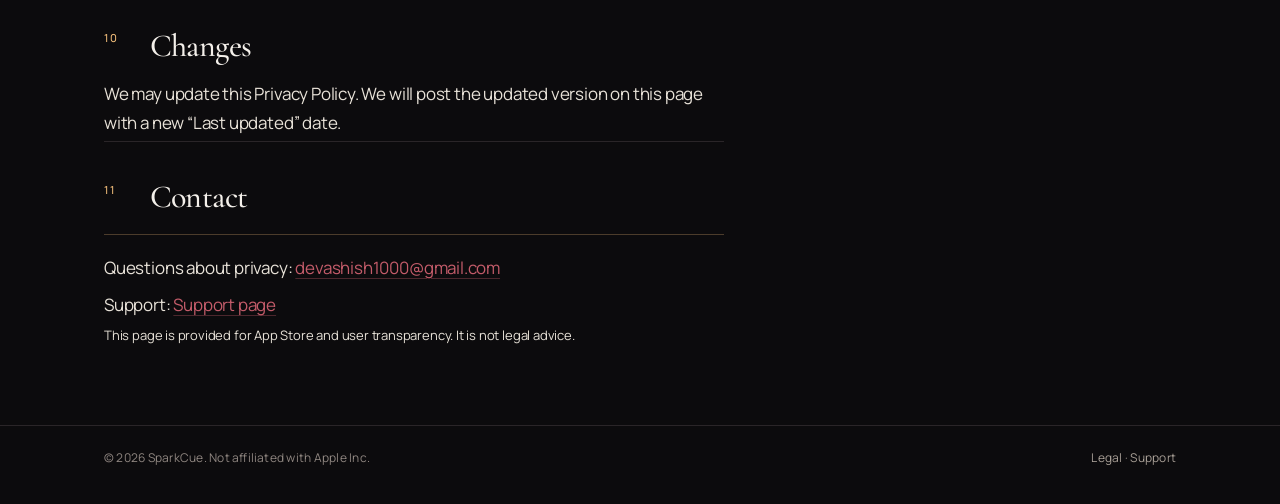
==== commit b519967e: "feat: use exact SparkCue app logo as site brand mark Replace the CSS diamond with the real dual-bubb" ====
--- a/privacy.html
+++ b/privacy.html
@@ -10,7 +10,8 @@
   <link rel="preconnect" href="https://fonts.googleapis.com" />
   <link rel="preconnect" href="https://fonts.gstatic.com" crossorigin />
   <link href="https://fonts.googleapis.com/css2?family=Cormorant+Garamond:ital,wght@0,400;0,500;0,600;1,400;1,500&family=Manrope:wght@400;500;600&display=swap" rel="stylesheet" />
-  <link rel="icon" href="favicon.svg" type="image/svg+xml" />
+  <link rel="icon" href="favicon.svg" type="image/svg+xml" sizes="any" />
+  <link rel="apple-touch-icon" href="apple-touch-icon.png" />
   <link rel="stylesheet" href="styles.css" />
 </head>
 <body>
@@ -18,7 +19,7 @@
   <header class="site-header">
     <div class="nav-bar">
       <a class="brand" href="index.html">
-        <span class="mark" aria-hidden="true"></span>
+        <img class="brand-mark" src="assets/sparkcue-logo.svg" width="40" height="30" alt="" />
         SparkCue
       </a>
       <nav class="site-nav" aria-label="Legal">
--- a/styles.css
+++ b/styles.css
@@ -8,7 +8,7 @@
   --text: #f4f0ea;
   --ink: #e8e2d8;
   --muted: #a89f96;
-  --faint: #7a726c;
+  --faint: #8f8680;
   --accent: #c45c6a;
   --accent-hover: #d47884;
   --gold: #f0bc79;
@@ -19,7 +19,7 @@
   --measure: 62ch;
   --page: 72rem;
   --gutter: clamp(1.25rem, 4vw, 2.5rem);
-  --header-h: 3.75rem;
+  --header-h: 3.9rem;
   --serif: "Cormorant Garamond", "Iowan Old Style", "Palatino Linotype", Palatino, Georgia, serif;
   --sans: "Manrope", "Avenir Next", "Segoe UI", system-ui, -apple-system, sans-serif;
   --ease: cubic-bezier(0.22, 1, 0.36, 1);
@@ -136,7 +136,7 @@
 .brand {
   display: inline-flex;
   align-items: center;
-  gap: 0.7rem;
+  gap: 0.65rem;
   color: var(--text);
   text-decoration: none;
   font-family: var(--serif);
@@ -148,13 +148,11 @@
 
 .brand:hover { color: var(--text); }
 
-.mark {
-  width: 0.42rem;
-  height: 0.42rem;
+.brand-mark {
+  display: block;
+  width: auto;
+  height: 1.85rem;
   flex: 0 0 auto;
-  background: var(--accent);
-  transform: rotate(45deg);
-  box-shadow: 0 0 0 1px var(--gold-line);
 }
 
 .site-nav {
@@ -191,17 +189,24 @@
   padding-top: clamp(3.5rem, 12vw, 7.5rem);
 }
 
-.page--hub .display,
-.page--hub .lede,
-.page--hub .rule,
+.page--hub .page-hero,
 .page--hub .destinations,
-.page--support .eyebrow,
-.page--support .display,
-.page--support .meta,
-.page--support .lede,
+.page--support .page-hero,
 .page--support .rule,
 .page--support .support-block {
   max-width: 36.5rem;
+}
+
+.page-hero { max-width: 36.5rem; }
+
+.hub-mark {
+  display: block;
+  width: auto;
+  height: clamp(4.35rem, 13vw, 6.5rem);
+}
+
+.page--hub .hub-mark {
+  margin: 0 0 2.15rem;
 }
 
 .eyebrow {
@@ -260,7 +265,7 @@
 .destinations {
   display: grid;
   gap: 0;
-  margin: 0;
+  margin: 2.75rem 0 0;
   padding: 0;
   list-style: none;
 }
@@ -269,7 +274,7 @@
   display: grid;
   grid-template-columns: 2.4rem minmax(0, 1fr);
   gap: 0.35rem 1rem;
-  padding: 1.65rem 0 1.75rem;
+  padding: 1.7rem 0 1.8rem;
   border-top: 1px solid var(--border);
   color: inherit;
   text-decoration: none;
@@ -315,6 +320,17 @@
   font-size: 0.8125rem;
   font-weight: 500;
   letter-spacing: 0.04em;
+}
+
+.dest-cta::after {
+  content: "";
+  display: inline-block;
+  width: 0.42em;
+  height: 0.42em;
+  margin-left: 0.4em;
+  border-top: 1px solid currentColor;
+  border-right: 1px solid currentColor;
+  transform: rotate(45deg) translateY(-0.08em);
 }
 
 .dest:hover .dest-cta {
@@ -379,8 +395,9 @@
 .toc a:hover { color: var(--text); }
 
 .toc-n {
-  color: var(--faint);
+  color: var(--gold);
   font-variant-numeric: tabular-nums;
+  opacity: 0.72;
 }
 
 .prose {
@@ -618,6 +635,8 @@
 
 @media (max-width: 520px) {
   .site-nav { gap: 1rem; }
+  .brand { font-size: 1.25rem; gap: 0.5rem; }
+  .brand-mark { height: 1.65rem; }
   .dest { grid-template-columns: 1.9rem minmax(0, 1fr); }
   .legal-section h2 { grid-template-columns: 1.7rem minmax(0, 1fr); gap: 0.5rem; }
   .site-footer .inner { flex-direction: column; }
